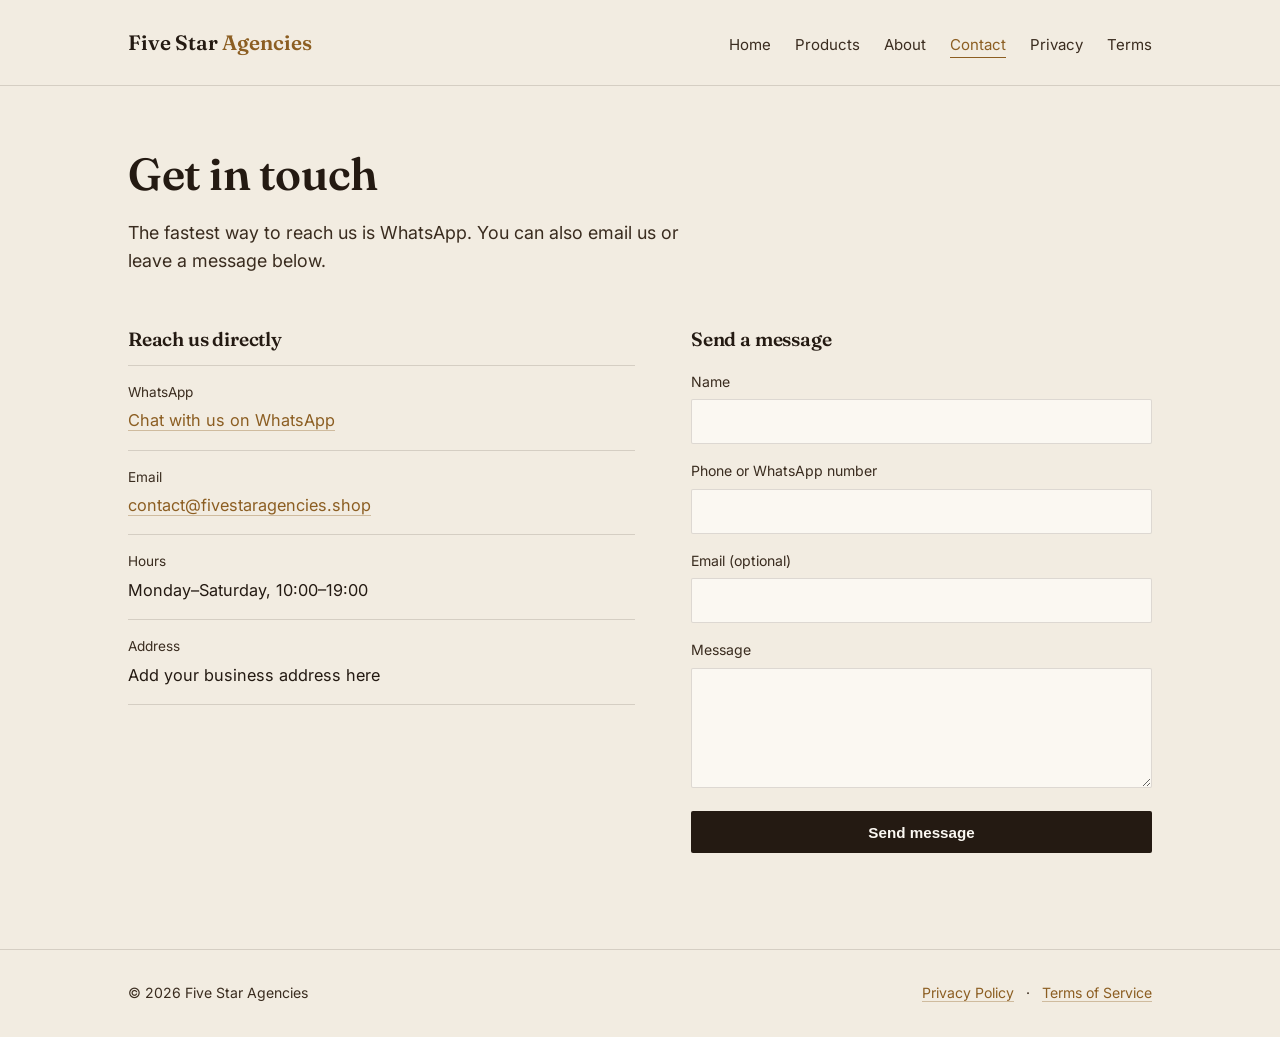
==== contact.html @ 6f5d927d "Add files via upload" ====
<!DOCTYPE html>
<html lang="en">
<head>
<meta charset="UTF-8">
<meta name="viewport" content="width=device-width, initial-scale=1.0">
<title>Contact — Five Star Agencies</title>
<link rel="preconnect" href="https://fonts.googleapis.com">
<link href="https://fonts.googleapis.com/css2?family=Fraunces:wght@500;600;700&family=Inter:wght@400;500;600&display=swap" rel="stylesheet">
<link rel="stylesheet" href="style.css">
</head>
<body>

<header class="site">
  <div class="wrap">
    <div class="brand">Five Star <span>Agencies</span></div>
    <nav class="site-nav">
      <a href="index.html">Home</a>
      <a href="products.html">Products</a>
      <a href="about.html">About</a>
      <a href="contact.html" class="current">Contact</a>
      <a href="privacy.html">Privacy</a>
      <a href="terms.html">Terms</a>
    </nav>
  </div>
</header>

<main>
  <div class="wrap">
    <section class="hero">
      <h1 style="max-width: 20ch; font-size: clamp(2rem, 4vw, 2.8rem);">Get in touch</h1>
      <p class="lede">The fastest way to reach us is WhatsApp. You can also email us or leave a message below.</p>
    </section>

    <div class="contact-grid" style="margin-top: 48px;">
      <div class="contact-info">
        <h2>Reach us directly</h2>
        <div class="row">
          <div class="label">WhatsApp</div>
          <div class="value"><a href="https://wa.me/910000000000?text=Hi%20Five%20Star%20Agencies%2C%20I%27d%20like%20to%20ask%20about..." target="_blank" rel="noopener">Chat with us on WhatsApp</a></div>
        </div>
        <div class="row">
          <div class="label">Email</div>
          <div class="value"><a href="mailto:contact@fivestaragencies.shop">contact@fivestaragencies.shop</a></div>
        </div>
        <div class="row">
          <div class="label">Hours</div>
          <div class="value">Monday–Saturday, 10:00–19:00</div>
        </div>
        <div class="row">
          <div class="label">Address</div>
          <div class="value">Add your business address here</div>
        </div>
      </div>

      <div class="contact-form-wrap">
        <h2 style="font-size: 1.2rem; margin-bottom: 16px;">Send a message</h2>
        <form class="contact-form" name="contact" method="POST" data-netlify="true" netlify-honeypot="company" id="contactForm">
          <input type="hidden" name="form-name" value="contact">
          <p class="hp-field">
            <label>Don't fill this out if you're human: <input name="company"></label>
          </p>
          <div>
            <label for="name">Name</label>
            <input type="text" id="name" name="name" required>
          </div>
          <div>
            <label for="phone">Phone or WhatsApp number</label>
            <input type="tel" id="phone" name="phone" required>
          </div>
          <div>
            <label for="email">Email (optional)</label>
            <input type="email" id="email" name="email">
          </div>
          <div>
            <label for="message">Message</label>
            <textarea id="message" name="message" required></textarea>
          </div>
          <button type="submit" class="btn btn-primary">Send message</button>
          <p class="form-status" id="formStatus"></p>
        </form>
      </div>
    </div>
  </div>
</main>

<footer class="site">
  <div class="wrap">
    <div>© 2026 Five Star Agencies</div>
    <div><a href="privacy.html">Privacy Policy</a> &nbsp; · &nbsp; <a href="terms.html">Terms of Service</a></div>
  </div>
</footer>

<script>
// Submits to Netlify Forms via AJAX so the page doesn't reload.
// Works once this site is deployed on Netlify — Netlify auto-detects the
// data-netlify="true" form at build time and needs no backend code.
const form = document.getElementById('contactForm');
const status = document.getElementById('formStatus');

form.addEventListener('submit', function (e) {
  e.preventDefault();
  const data = new FormData(form);

  fetch('/', {
    method: 'POST',
    headers: { 'Content-Type': 'application/x-www-form-urlencoded' },
    body: new URLSearchParams(data).toString()
  })
    .then(() => {
      status.textContent = "Thanks — we've received your message and will reply on WhatsApp or email shortly.";
      status.className = 'form-status success';
      form.reset();
    })
    .catch(() => {
      status.textContent = 'Something went wrong sending this. Please message us on WhatsApp instead.';
      status.className = 'form-status error';
    });
});
</script>

</body>
</html>
---- style.css ----
:root {
  --cream: #F2ECE1;
  --walnut: #241A12;
  --walnut-soft: #3A2C1F;
  --brass: #B8823D;
  --brass-deep: #8C5E22;
  --sage: #5C6F5D;
  --sage-deep: #465646;
  --ink: #241A12;
  --paper: #FBF8F2;
  --rule: rgba(36, 26, 18, 0.14);
  --ok: #3A6B4A;
}

* { box-sizing: border-box; }
html { scroll-behavior: smooth; }

body {
  margin: 0;
  background: var(--cream);
  color: var(--ink);
  font-family: 'Inter', -apple-system, BlinkMacSystemFont, 'Segoe UI', sans-serif;
  font-size: 16px;
  line-height: 1.6;
  -webkit-font-smoothing: antialiased;
}

h1, h2, h3 {
  font-family: 'Fraunces', Georgia, serif;
  color: var(--walnut);
  margin: 0;
  font-weight: 600;
  letter-spacing: -0.01em;
}

a { color: var(--brass-deep); text-decoration: none; border-bottom: 1px solid rgba(140, 94, 34, 0.35); }
a:hover { border-bottom-color: var(--brass-deep); }

.wrap { max-width: 1080px; margin: 0 auto; padding: 0 28px; }

/* Header */
header.site { border-bottom: 1px solid var(--rule); padding: 26px 0; position: sticky; top: 0; background: var(--cream); z-index: 10; }
header.site .wrap { display: flex; align-items: baseline; justify-content: space-between; gap: 24px; flex-wrap: wrap; }
.brand { font-family: 'Fraunces', Georgia, serif; font-size: 1.3rem; font-weight: 600; color: var(--walnut); border: none; }
.brand span { color: var(--brass-deep); }
nav.site-nav { display: flex; gap: 24px; flex-wrap: wrap; }
nav.site-nav a { font-size: 0.94rem; color: var(--walnut-soft); border-bottom: 1px solid transparent; }
nav.site-nav a:hover, nav.site-nav a.current { color: var(--brass-deep); border-bottom-color: var(--brass-deep); }

main { padding: 64px 0 96px; }

/* Hero */
.hero h1 { font-size: clamp(2.3rem, 5vw, 3.4rem); line-height: 1.08; max-width: 15ch; }
.hero .lede { margin-top: 20px; max-width: 54ch; font-size: 1.12rem; color: var(--walnut-soft); }
.hero-actions { margin-top: 30px; display: flex; gap: 14px; flex-wrap: wrap; }

.categories { margin-top: 48px; display: flex; border-top: 1px solid var(--rule); }
.categories .cat { flex: 1; padding: 22px 24px 22px 0; border-bottom: 1px solid var(--rule); }
.categories .cat + .cat { border-left: 1px solid var(--rule); padding-left: 24px; }
.categories .cat h3 { font-size: 1.1rem; }
.categories .cat p { margin: 8px 0 0; color: var(--walnut-soft); font-size: 0.95rem; }
.categories .cat a { font-size: 0.9rem; }

.contact-strip { margin-top: 64px; padding-top: 32px; border-top: 1px solid var(--rule); display: flex; justify-content: space-between; gap: 24px; flex-wrap: wrap; align-items: baseline; }
.contact-strip .whatsapp { color: var(--sage-deep); font-weight: 600; }

/* Buttons */
.btn { display: inline-block; padding: 12px 22px; border-radius: 2px; font-size: 0.95rem; font-weight: 600; border: 1px solid transparent; }
.btn-primary { background: var(--walnut); color: var(--paper); border-bottom: none; }
.btn-primary:hover { background: var(--brass-deep); }
.btn-outline { background: transparent; color: var(--walnut); border: 1px solid var(--walnut); border-bottom: 1px solid var(--walnut); }
.btn-outline:hover { border-color: var(--brass-deep); color: var(--brass-deep); }
.btn-whatsapp { background: var(--sage); color: var(--paper); border-bottom: none; }
.btn-whatsapp:hover { background: var(--sage-deep); }

/* Product sections */
.section-head { display: flex; align-items: baseline; justify-content: space-between; border-top: 1px solid var(--rule); padding-top: 14px; margin-top: 56px; gap: 16px; flex-wrap: wrap; }
.section-head:first-of-type { margin-top: 0; }
.section-head h2 { font-size: 1.6rem; }
.section-head .count { color: var(--walnut-soft); font-size: 0.9rem; }

.product-grid { margin-top: 28px; display: grid; grid-template-columns: repeat(3, 1fr); gap: 22px; }
.product-card { border: 1px solid var(--rule); background: var(--paper); display: flex; flex-direction: column; }
.swatch { height: 110px; display: flex; align-items: center; justify-content: center; }
.swatch span { font-family: 'Fraunces', Georgia, serif; font-size: 2.2rem; color: var(--paper); opacity: 0.9; }
.swatch.electronics { background: var(--brass); }
.swatch.furniture { background: var(--walnut); }
.swatch.vessels { background: var(--sage); }
.product-body { padding: 18px 20px 20px; display: flex; flex-direction: column; gap: 6px; flex: 1; }
.product-body h3 { font-size: 1.05rem; }
.product-body p { margin: 0; color: var(--walnut-soft); font-size: 0.9rem; flex: 1; }
.product-meta { display: flex; justify-content: space-between; align-items: center; margin-top: 10px; }
.price { font-weight: 600; color: var(--walnut); }
.enquire { font-size: 0.85rem; }

/* Legal / long-form article */
article.legal { max-width: 68ch; }
article.legal h1 { font-size: clamp(2rem, 4vw, 2.6rem); }
article.legal .updated { margin-top: 10px; color: var(--walnut-soft); font-size: 0.92rem; }
article.legal h2 { font-size: 1.3rem; margin-top: 44px; margin-bottom: 14px; }
article.legal p { margin: 0 0 16px; }
article.legal ul { margin: 0 0 16px; padding-left: 22px; }
article.legal li { margin-bottom: 8px; }
article.legal .note { margin-top: 40px; padding: 18px 20px; background: var(--paper); border-left: 3px solid var(--brass); font-size: 0.95rem; color: var(--walnut-soft); }

/* About page */
.about-copy { max-width: 62ch; }
.about-copy p { margin: 0 0 18px; font-size: 1.05rem; color: var(--walnut-soft); }
.stats { margin-top: 48px; display: flex; gap: 0; border-top: 1px solid var(--rule); }
.stats .stat { flex: 1; padding: 20px 24px 0 0; }
.stats .stat + .stat { border-left: 1px solid var(--rule); padding-left: 24px; }
.stats .stat .num { font-family: 'Fraunces', Georgia, serif; font-size: 2rem; color: var(--walnut); }
.stats .stat .label { color: var(--walnut-soft); font-size: 0.9rem; margin-top: 4px; }

/* Contact page */
.contact-grid { display: grid; grid-template-columns: 1.1fr 1fr; gap: 56px; }
.contact-info h2 { font-size: 1.2rem; margin-bottom: 10px; }
.contact-info .row { padding: 16px 0; border-top: 1px solid var(--rule); }
.contact-info .row:last-child { border-bottom: 1px solid var(--rule); }
.contact-info .row .label { font-size: 0.85rem; color: var(--walnut-soft); }
.contact-info .row .value { margin-top: 4px; font-size: 1.02rem; }

form.contact-form { display: flex; flex-direction: column; gap: 16px; }
form.contact-form label { font-size: 0.88rem; color: var(--walnut-soft); display: block; margin-bottom: 6px; }
form.contact-form input, form.contact-form textarea {
  width: 100%; padding: 12px 14px; border: 1px solid var(--rule); background: var(--paper);
  font-family: 'Inter', sans-serif; font-size: 0.98rem; color: var(--ink); border-radius: 2px;
}
form.contact-form input:focus, form.contact-form textarea:focus { outline: 2px solid var(--brass); outline-offset: 1px; }
form.contact-form textarea { resize: vertical; min-height: 120px; }
.form-status { font-size: 0.9rem; margin-top: 4px; display: none; }
.form-status.success { color: var(--ok); display: block; }
.form-status.error { color: #A2402C; display: block; }
.hp-field { position: absolute; left: -9999px; }

/* Footer */
footer.site { border-top: 1px solid var(--rule); padding: 32px 0; color: var(--walnut-soft); font-size: 0.88rem; }
footer.site .wrap { display: flex; justify-content: space-between; flex-wrap: wrap; gap: 12px; }

@media (max-width: 800px) {
  .product-grid { grid-template-columns: repeat(2, 1fr); }
  .contact-grid { grid-template-columns: 1fr; gap: 40px; }
}
@media (max-width: 640px) {
  .categories { flex-direction: column; }
  .categories .cat + .cat { border-left: none; padding-left: 0; }
  .product-grid { grid-template-columns: 1fr; }
  .stats { flex-direction: column; }
  .stats .stat + .stat { border-left: none; padding-left: 0; border-top: 1px solid var(--rule); padding-top: 20px; margin-top: 20px; }
}
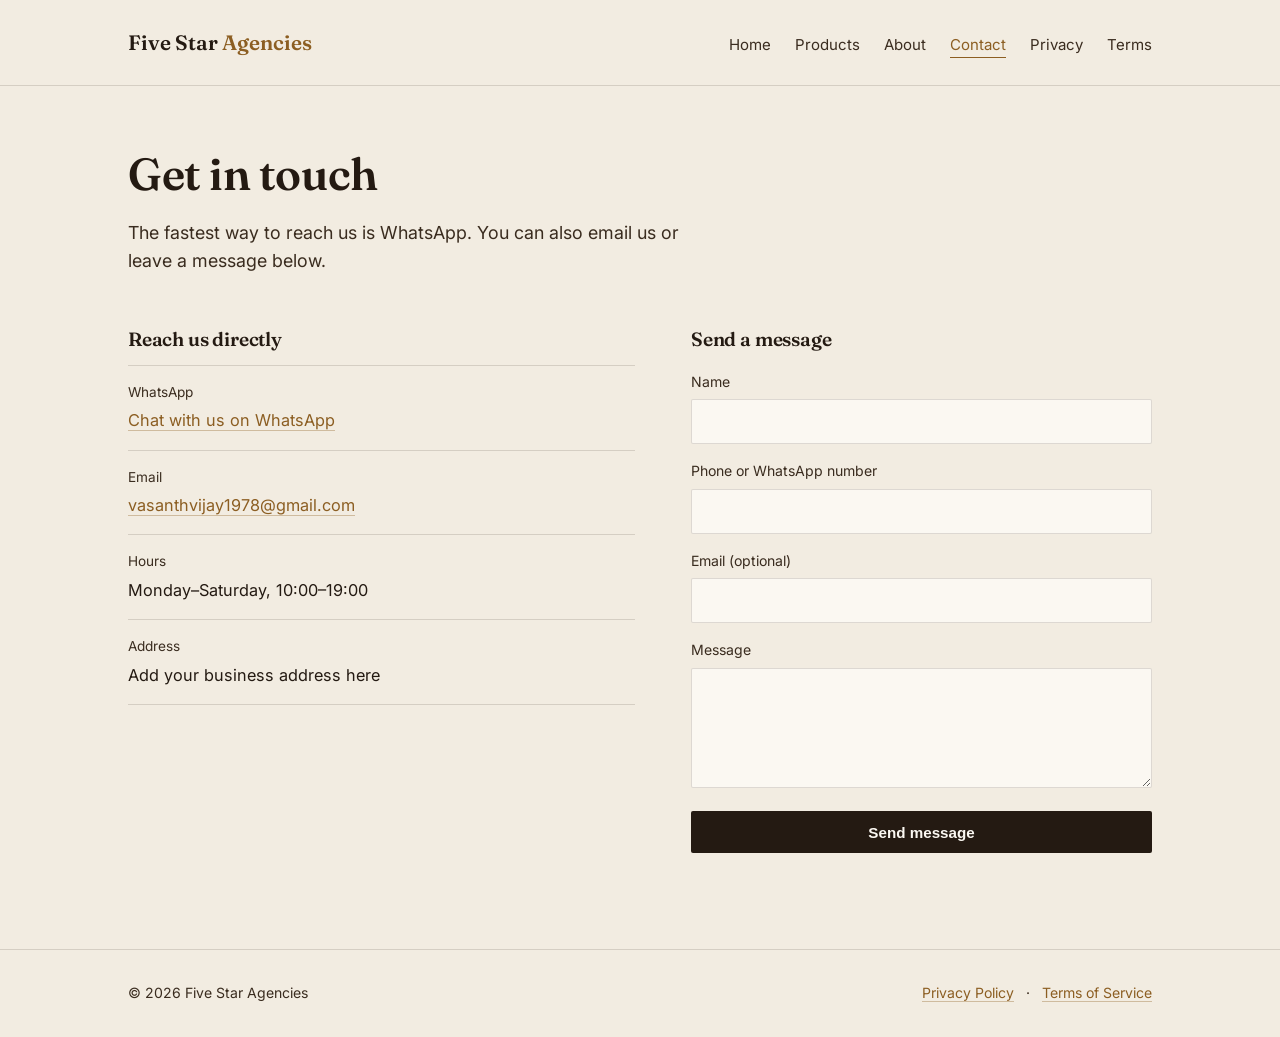
==== commit 6ae8b456: "Update contact.html" ====
--- a/contact.html
+++ b/contact.html
@@ -36,11 +36,11 @@
         <h2>Reach us directly</h2>
         <div class="row">
           <div class="label">WhatsApp</div>
-          <div class="value"><a href="https://wa.me/910000000000?text=Hi%20Five%20Star%20Agencies%2C%20I%27d%20like%20to%20ask%20about..." target="_blank" rel="noopener">Chat with us on WhatsApp</a></div>
+          <div class="value"><a href="https://wa.me/9198659 78396?text=Hi%20Five%20Star%20Agencies%2C%20I%27d%20like%20to%20ask%20about..." target="_blank" rel="noopener">Chat with us on WhatsApp</a></div>
         </div>
         <div class="row">
           <div class="label">Email</div>
-          <div class="value"><a href="mailto:contact@fivestaragencies.shop">contact@fivestaragencies.shop</a></div>
+          <div class="value"><a href="mailto:contact@fivestaragencies.shop">vasanthvijay1978@gmail.com</a></div>
         </div>
         <div class="row">
           <div class="label">Hours</div>
